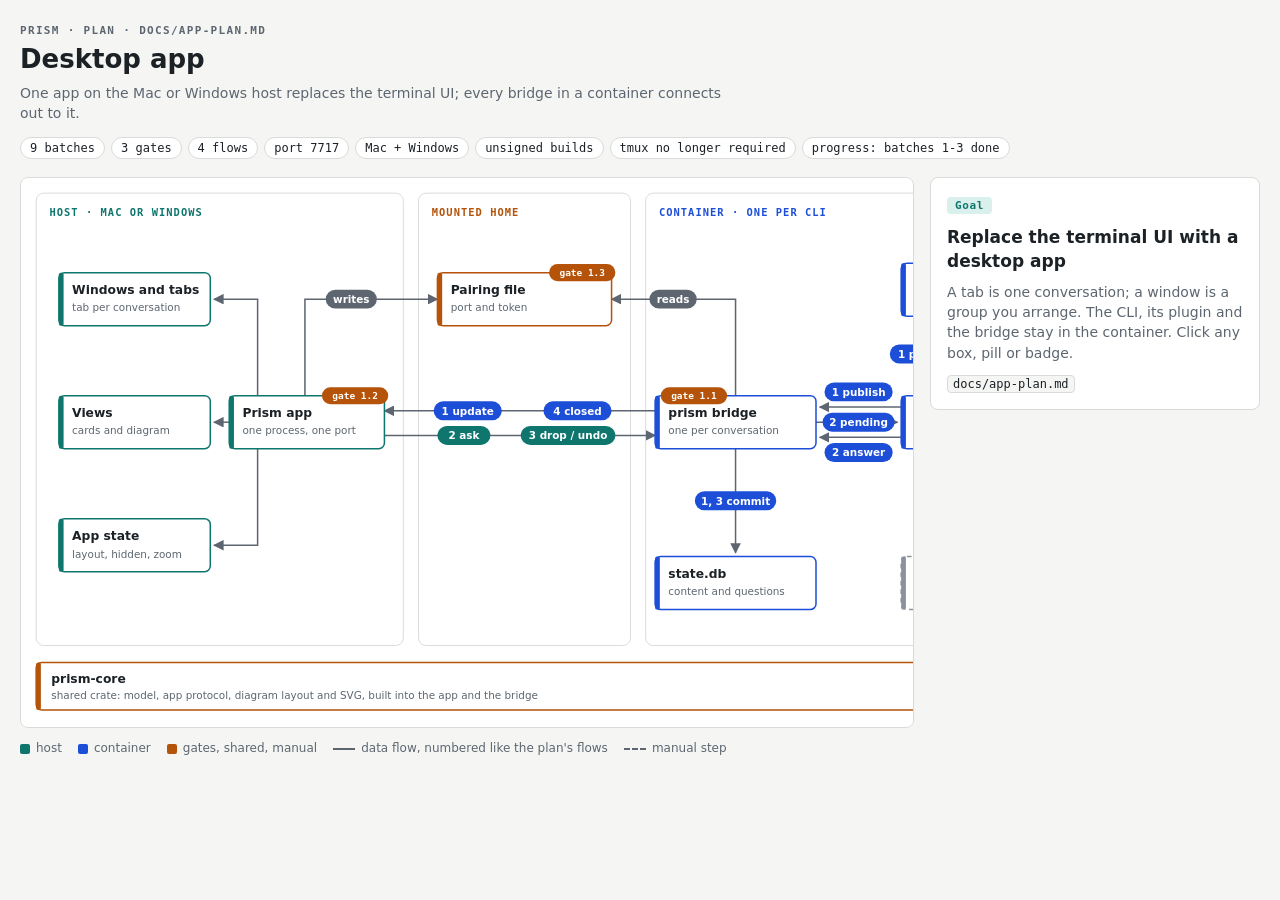
==== features/prism/docs/app-plan.html @ 45f714fa "prism app: mark batch 3 done, add 6.4 accept and multi-selection Co-Authored-By: Claude Fable 5.1 <n" ====
<!doctype html>
<html lang="en">
<head>
<meta charset="utf-8">
<meta name="viewport" content="width=device-width, initial-scale=1">
<title>Prism desktop app plan</title>
<style>
  :root {
    --bg: #f5f6f4; --surface: #ffffff; --fg: #1c2126; --muted: #5d6670; --rule: #d7dcd9;
    --teal: #0f766e; --teal-soft: #d9f0ec; --blue: #1d4ed8; --blue-soft: #dfe8fb;
    --amber: #b45309; --amber-soft: #fdecc8; --gone: #8a929b; --focus: #111827;
    --pill-fg: #ffffff;
    --mono: ui-monospace, "SF Mono", Menlo, Consolas, monospace;
    --sans: system-ui, -apple-system, "Segoe UI", sans-serif;
  }
  @media (prefers-color-scheme: dark) {
    :root {
      --bg: #12161a; --surface: #1a2026; --fg: #e5e9ec; --muted: #9aa5af; --rule: #2c353d;
      --teal: #2dd4bf; --teal-soft: #12332f; --blue: #7aa5ff; --blue-soft: #18264a;
      --amber: #f59e0b; --amber-soft: #3a2a0c; --gone: #6f7983; --focus: #ffffff;
      --pill-fg: #0d1117;
    }
  }
  * { box-sizing: border-box; }
  body { margin: 0; background: var(--bg); color: var(--fg); font: 14px/1.45 var(--sans); }
  main { max-width: 1480px; margin: 0 auto; padding: 24px 20px 40px; }
  .eyebrow { font: 600 11px var(--mono); letter-spacing: .12em; text-transform: uppercase; color: var(--muted); }
  h1 { margin: 4px 0 4px; font-size: 26px; }
  .subtitle { margin: 0; color: var(--muted); max-width: 80ch; }
  .chips { display: flex; flex-wrap: wrap; gap: 6px; margin: 14px 0 18px; }
  .chip { font: 12px var(--mono); padding: 3px 9px; border: 1px solid var(--rule); border-radius: 999px; background: var(--surface); }
  .layout { display: grid; grid-template-columns: minmax(0, 1fr) 330px; gap: 16px; align-items: start; }
  .frame { background: var(--surface); border: 1px solid var(--rule); border-radius: 8px; overflow-x: auto; }
  svg { display: block; min-width: 1060px; width: 100%; height: auto; font-family: var(--sans); }
  .panel { background: var(--surface); border: 1px solid var(--rule); border-radius: 8px; padding: 16px; position: sticky; top: 16px; }
  .tag { display: inline-block; font: 600 11px var(--mono); letter-spacing: .06em; padding: 2px 8px; border-radius: 4px; background: var(--blue-soft); color: var(--blue); }
  .tag.teal { background: var(--teal-soft); color: var(--teal); }
  .tag.amber { background: var(--amber-soft); color: var(--amber); }
  .tag.gone { background: transparent; color: var(--gone); border: 1px dashed var(--gone); }
  .panel h2 { margin: 10px 0 8px; font-size: 17px; }
  .panel ul { margin: 0; padding-left: 18px; display: grid; gap: 6px; }
  .panel p { margin: 0; color: var(--muted); }
  .artifacts { margin-top: 12px; display: flex; flex-wrap: wrap; gap: 6px; }
  code { font: 12px var(--mono); background: var(--bg); border: 1px solid var(--rule); border-radius: 4px; padding: 1px 5px; }
  .legend { display: flex; flex-wrap: wrap; gap: 6px 16px; margin-top: 12px; color: var(--muted); font-size: 12px; }
  .legend i { display: inline-block; width: 22px; height: 0; border-top: 2px solid var(--muted); vertical-align: middle; margin-right: 6px; }
  .legend i.dash { border-top-style: dashed; }
  .legend b { display: inline-block; width: 10px; height: 10px; border-radius: 2px; vertical-align: middle; margin-right: 6px; }

  .lane { fill: var(--surface); stroke: var(--rule); }
  .lane-title { font: 600 11px var(--mono); letter-spacing: .1em; text-transform: uppercase; }
  .box rect { fill: var(--surface); stroke-width: 1.6; }
  .box .bar { stroke: none; }
  .box .name { font-weight: 700; font-size: 13px; fill: var(--fg); }
  .box .sub { font-size: 11px; fill: var(--muted); }
  .teal rect.body { stroke: var(--teal); } .teal .bar { fill: var(--teal); }
  .blue rect.body { stroke: var(--blue); } .blue .bar { fill: var(--blue); }
  .amber rect.body { stroke: var(--amber); } .amber .bar { fill: var(--amber); }
  .gone rect.body { stroke: var(--gone); stroke-dasharray: 5 4; } .gone .bar { fill: var(--gone); }
  .gone .name { fill: var(--gone); text-decoration: line-through; }
  .flow { fill: none; stroke: var(--muted); stroke-width: 1.6; }
  .flow.manual { stroke-dasharray: 6 5; }
  .pill rect { fill: var(--blue); }
  .pill.teal rect { fill: var(--teal); }
  .pill.manual rect { fill: var(--amber); }
  .pill.plain rect { fill: var(--muted); }
  .pill text { fill: var(--pill-fg); font: 600 11px var(--sans); text-anchor: middle; }
  .gate rect { fill: var(--amber); }
  .gate text { fill: var(--pill-fg); font: 700 10px var(--mono); text-anchor: middle; }
  [data-key] { cursor: pointer; outline: none; }
  [data-key]:hover rect.body, [data-key]:hover > rect { filter: brightness(1.08); }
  [data-key]:focus-visible rect, [data-key].selected rect.body, .pill.selected rect, .gate.selected rect {
    stroke: var(--focus); stroke-width: 2.4;
  }
  @media (max-width: 980px) {
    .layout { grid-template-columns: 1fr; }
    .panel { position: static; }
  }
</style>
</head>
<body>
<main>
  <div class="eyebrow">Prism · plan · docs/app-plan.md</div>
  <h1>Desktop app</h1>
  <p class="subtitle">One app on the Mac or Windows host replaces the terminal UI; every bridge in a container connects out to it.</p>
  <div class="chips">
    <span class="chip">9 batches</span><span class="chip">3 gates</span><span class="chip">4 flows</span>
    <span class="chip">port 7717</span><span class="chip">Mac + Windows</span><span class="chip">unsigned builds</span>
    <span class="chip">tmux no longer required</span>
    <span class="chip" id="progress">progress: batches 1-3 done</span>
  </div>

  <div class="layout">
    <div class="frame">
      <svg viewBox="0 0 1120 580" role="img" aria-label="Prism desktop app architecture and flows">
        <defs>
          <marker id="arrow" viewBox="0 0 10 10" refX="9" refY="5" markerWidth="7" markerHeight="7" orient="auto-start-reverse">
            <path d="M0,0 L10,5 L0,10 z" fill="context-stroke"/>
          </marker>
        </defs>

        <!-- lanes: where things run -->
        <rect class="lane" x="16" y="16" width="388" height="478" rx="8"/>
        <text class="lane-title" x="30" y="40" fill="var(--teal)">Host · Mac or Windows</text>
        <rect class="lane" x="420" y="16" width="224" height="478" rx="8"/>
        <text class="lane-title" x="434" y="40" fill="var(--amber)">Mounted home</text>
        <rect class="lane" x="660" y="16" width="444" height="478" rx="8"/>
        <text class="lane-title" x="674" y="40" fill="var(--blue)">Container · one per CLI</text>

        <!-- flows (drawn under boxes) -->
        <path class="flow" d="M670,246 L384,246" marker-end="url(#arrow)"/>
        <path class="flow" d="M384,272 L670,272" marker-end="url(#arrow)"/>
        <path class="flow" d="M300,230 L300,128 L440,128" marker-end="url(#arrow)"/>
        <path class="flow" d="M755,230 L755,128 L624,128" marker-end="url(#arrow)"/>
        <path class="flow" d="M930,242 L844,242" marker-end="url(#arrow)"/>
        <path class="flow" d="M840,258 L926,258" marker-end="url(#arrow)"/>
        <path class="flow" d="M930,274 L844,274" marker-end="url(#arrow)"/>
        <path class="flow" d="M956,146 L956,226" marker-end="url(#arrow)"/>
        <path class="flow manual" d="M1046,230 L1046,150" marker-end="url(#arrow)"/>
        <path class="flow" d="M755,286 L755,396" marker-end="url(#arrow)"/>
        <path class="flow" d="M220,258 L204,258" marker-end="url(#arrow)"/>
        <path class="flow" d="M250,230 L250,128 L204,128" marker-end="url(#arrow)"/>
        <path class="flow" d="M250,286 L250,388 L204,388" marker-end="url(#arrow)"/>

        <!-- host boxes -->
        <g class="box teal" data-key="tabs" tabindex="0" role="button" aria-label="Windows and tabs">
          <rect class="body" x="40" y="100" width="160" height="56" rx="6"/><rect class="bar" x="40" y="100" width="5" height="56" rx="2"/>
          <text class="name" x="54" y="123">Windows and tabs</text><text class="sub" x="54" y="141">tab per conversation</text>
        </g>
        <g class="box teal" data-key="views" tabindex="0" role="button" aria-label="Views">
          <rect class="body" x="40" y="230" width="160" height="56" rx="6"/><rect class="bar" x="40" y="230" width="5" height="56" rx="2"/>
          <text class="name" x="54" y="253">Views</text><text class="sub" x="54" y="271">cards and diagram</text>
        </g>
        <g class="box teal" data-key="appstate" tabindex="0" role="button" aria-label="App state">
          <rect class="body" x="40" y="360" width="160" height="56" rx="6"/><rect class="bar" x="40" y="360" width="5" height="56" rx="2"/>
          <text class="name" x="54" y="383">App state</text><text class="sub" x="54" y="401">layout, hidden, zoom</text>
        </g>
        <g class="box teal" data-key="app" tabindex="0" role="button" aria-label="Prism app">
          <rect class="body" x="220" y="230" width="164" height="56" rx="6"/><rect class="bar" x="220" y="230" width="5" height="56" rx="2"/>
          <text class="name" x="234" y="253">Prism app</text><text class="sub" x="234" y="271">one process, one port</text>
        </g>

        <!-- mounted home -->
        <g class="box amber" data-key="pairing" tabindex="0" role="button" aria-label="Pairing file">
          <rect class="body" x="440" y="100" width="184" height="56" rx="6"/><rect class="bar" x="440" y="100" width="5" height="56" rx="2"/>
          <text class="name" x="454" y="123">Pairing file</text><text class="sub" x="454" y="141">port and token</text>
        </g>

        <!-- container boxes -->
        <g class="box blue" data-key="cli" tabindex="0" role="button" aria-label="CLI">
          <rect class="body" x="930" y="90" width="160" height="56" rx="6"/><rect class="bar" x="930" y="90" width="5" height="56" rx="2"/>
          <text class="name" x="944" y="113">CLI</text><text class="sub" x="944" y="131">claude or codex</text>
        </g>
        <g class="box blue" data-key="plugin" tabindex="0" role="button" aria-label="Plugin">
          <rect class="body" x="930" y="230" width="160" height="56" rx="6"/><rect class="bar" x="930" y="230" width="5" height="56" rx="2"/>
          <text class="name" x="944" y="253">Plugin</text><text class="sub" x="944" y="271">tools and Claude mod</text>
        </g>
        <g class="box blue" data-key="bridge" tabindex="0" role="button" aria-label="prism bridge">
          <rect class="body" x="670" y="230" width="170" height="56" rx="6"/><rect class="bar" x="670" y="230" width="5" height="56" rx="2"/>
          <text class="name" x="684" y="253">prism bridge</text><text class="sub" x="684" y="271">one per conversation</text>
        </g>
        <g class="box blue" data-key="store" tabindex="0" role="button" aria-label="state.db">
          <rect class="body" x="670" y="400" width="170" height="56" rx="6"/><rect class="bar" x="670" y="400" width="5" height="56" rx="2"/>
          <text class="name" x="684" y="423">state.db</text><text class="sub" x="684" y="441">content and questions</text>
        </g>
        <g class="box gone" data-key="tui" tabindex="0" role="button" aria-label="Terminal UI, removed">
          <rect class="body" x="930" y="400" width="160" height="56" rx="6"/><rect class="bar" x="930" y="400" width="5" height="56" rx="2"/>
          <text class="name" x="944" y="423">Terminal UI, tmux</text><text class="sub" x="944" y="441">removed in batch 7</text>
        </g>

        <!-- shared crate -->
        <g class="box amber" data-key="core" tabindex="0" role="button" aria-label="prism-core crate">
          <rect class="body" x="16" y="512" width="1088" height="50" rx="6"/><rect class="bar" x="16" y="512" width="5" height="50" rx="2"/>
          <text class="name" x="32" y="534">prism-core</text><text class="sub" x="32" y="551">shared crate: model, app protocol, diagram layout and SVG, built into the app and the bridge</text>
        </g>

        <!-- pills: numbered like the plan's flows -->
        <g class="pill" data-key="f1" tabindex="0" role="button"><rect x="436" y="236" width="72" height="20" rx="10"/><text x="472" y="250">1 update</text></g>
        <g class="pill" data-key="f4" tabindex="0" role="button"><rect x="552" y="236" width="72" height="20" rx="10"/><text x="588" y="250">4 closed</text></g>
        <g class="pill teal" data-key="f2" tabindex="0" role="button"><rect x="440" y="262" width="56" height="20" rx="10"/><text x="468" y="276">2 ask</text></g>
        <g class="pill teal" data-key="f3" tabindex="0" role="button"><rect x="528" y="262" width="100" height="20" rx="10"/><text x="578" y="276">3 drop / undo</text></g>
        <g class="pill" data-key="f1" tabindex="0" role="button"><rect x="849" y="216" width="72" height="20" rx="10"/><text x="885" y="230">1 publish</text></g>
        <g class="pill" data-key="f2" tabindex="0" role="button"><rect x="847" y="248" width="76" height="20" rx="10"/><text x="885" y="262">2 pending</text></g>
        <g class="pill" data-key="f2" tabindex="0" role="button"><rect x="849" y="280" width="72" height="20" rx="10"/><text x="885" y="294">2 answer</text></g>
        <g class="pill" data-key="f1" tabindex="0" role="button"><rect x="918" y="176" width="74" height="20" rx="10"/><text x="955" y="190">1 publish</text></g>
        <g class="pill manual" data-key="f2" tabindex="0" role="button"><rect x="998" y="176" width="100" height="20" rx="10"/><text x="1048" y="190">2 fill prompt</text></g>
        <g class="pill" data-key="f1" tabindex="0" role="button"><rect x="712" y="331" width="86" height="20" rx="10"/><text x="755" y="345">1, 3 commit</text></g>
        <g class="pill plain" data-key="pairing" tabindex="0" role="button"><rect x="322" y="118" width="54" height="20" rx="10"/><text x="349" y="132">writes</text></g>
        <g class="pill plain" data-key="pairing" tabindex="0" role="button"><rect x="664" y="118" width="50" height="20" rx="10"/><text x="689" y="132">reads</text></g>

        <!-- gates: amber badges on the box they block -->
        <g class="gate" data-key="g12" tabindex="0" role="button"><rect x="318" y="221" width="70" height="18" rx="9"/><text x="353" y="234">gate 1.2</text></g>
        <g class="gate" data-key="g13" tabindex="0" role="button"><rect x="558" y="91" width="70" height="18" rx="9"/><text x="593" y="104">gate 1.3</text></g>
        <g class="gate" data-key="g11" tabindex="0" role="button"><rect x="676" y="221" width="70" height="18" rx="9"/><text x="711" y="234">gate 1.1</text></g>
      </svg>
    </div>

    <aside class="panel" id="panel" aria-live="polite"></aside>
  </div>

  <div class="legend">
    <span><b style="background:var(--teal)"></b>host</span>
    <span><b style="background:var(--blue)"></b>container</span>
    <span><b style="background:var(--amber)"></b>gates, shared, manual</span>
    <span><i></i>data flow, numbered like the plan's flows</span>
    <span><i class="dash"></i>manual step</span>
  </div>
</main>

<script>
const DATA = {
  goal: { tag: "Goal", tone: "teal", title: "Replace the terminal UI with a desktop app",
    text: "A tab is one conversation; a window is a group you arrange. The CLI, its plugin and the bridge stay in the container. Click any box, pill or badge.",
    artifacts: ["docs/app-plan.md"] },
  app: { tag: "Batch 4", tone: "teal", title: "Prism app",
    bullets: ["One Tauri 2 process on the host, one listening port.", "Keeps a registry of connected bridges and routes each to its tab.", "Holds no content of its own; everything comes from the bridges.", "Built unsigned on your Mac and your Windows PC (batch 8)."],
    artifacts: ["app/", "app/src-tauri/", "port 7717"] },
  tabs: { tag: "Batch 4.2", tone: "teal", title: "Windows and tabs",
    bullets: ["Tab = one conversation, labeled with project and agent.", "Drag tabs between windows; a window is your group.", "The app remembers project → window; a new project opens a new window.", "Closing a tab ends nothing; a session list reopens it."],
    artifacts: ["app/"] },
  views: { tag: "Batches 4.3, 5, 6", tone: "teal", title: "Views",
    bullets: ["Card list with expanded focused card and ask, hide, drop.", "Diagram: lanes, name + subtitle boxes, numbered pills, dashed manual steps, gate badges.", "Pan and zoom with wheel, pinch, drag and keys; click opens a side panel.", "Native text selection; Ask sends item plus quote."],
    artifacts: ["prism-core/", "CLAUDE.md Diagrams (HTML)"] },
  appstate: { tag: "Architecture", tone: "teal", title: "App state",
    bullets: ["Window and tab arrangement, project → window memory.", "Per tab: hidden items, filter, zoom, pan, selection.", "Lives in the app's data directory on the host, not in the project."],
    artifacts: [] },
  pairing: { tag: "Decision 5", tone: "amber", title: "Pairing file",
    bullets: ["The app writes its port and a token, mode 0600.", "Written to both mounted homes so Claude and Codex containers find it.", "PRISM_APP_FILE overrides the path for other setups.", "The token is what stops another local process posing as a bridge."],
    artifacts: ["~/.claude/prism/app.json", "~/.codex/prism/app.json", "PRISM_APP_FILE"] },
  cli: { tag: "Unchanged", tone: "blue", title: "CLI",
    bullets: ["claude or codex, started by d_claude or d_codex in its own container.", "Identified by process ID and start time; tmux is no longer required (decision 2).", "Its prompt box receives ask quotes from the Claude mod."],
    artifacts: [] },
  plugin: { tag: "Batch 7.4, 9", tone: "blue", title: "Plugin",
    bullets: ["Tools: publish, inspect, action, questions, answer.", "The Claude mod polls pending questions and fills the prompt box.", "/prism reports the app connection instead of opening a pane.", "Codex-only changes go to the Codex agent."],
    artifacts: ["plugins/claude/hooks/prism.js", "plugins/codex/", "docs/codex-handover.md"] },
  bridge: { tag: "Batch 3", tone: "blue", title: "prism bridge",
    bullets: ["One per conversation; owns the store and every check.", "New: WebSocket client that dials out to the app, with reconnect.", "Sends hello and snapshot on connect, update after each committed change.", "Applies ask, action, undo from the app through the existing shared actions."],
    artifacts: ["src/bridge.rs", "src/applink.rs", "tests/applink.rs"] },
  store: { tag: "Unchanged", tone: "blue", title: "state.db",
    bullets: ["SQLite in the project's .prism directory.", "Content, questions, answers and undo records.", "Private view tables are no longer used once the app owns view state."],
    artifacts: [".prism/state.db", "src/store.rs"] },
  tui: { tag: "Batch 7", tone: "gone", title: "Terminal UI, tmux and the launcher go",
    bullets: ["Delete src/ui and its tests once the app covers list, diagram and ask.", "Remove the Prism pane handling and the tmux requirement.", "Remove the older prism --agent launcher and its supervisor.", "Drop ratatui, crossterm, resvg, usvg, tiny-skia, fontdb."],
    artifacts: ["src/ui/", "src/session.rs", "src/main.rs", "tests/launcher.rs"] },
  core: { tag: "Batch 2", tone: "amber", title: "prism-core",
    bullets: ["Portable crate used by the bridge and the app.", "Model types, app protocol messages with a version number.", "Diagram layout and SVG moved from src/ui/graph.rs; ids on shapes for clicks.", "Must land before batches 3, 4 and 5."],
    artifacts: ["prism-core/", "src/ui/graph.rs"] },
  f1: { tag: "Flow 1", tone: "blue", title: "Publish",
    bullets: ["The agent calls the publish tool.", "The bridge validates and commits a revision to the store.", "The bridge sends update; the tab redraws."],
    artifacts: ["mcp__prism__publish"] },
  f2: { tag: "Flow 2", tone: "teal", title: "Ask and answer",
    bullets: ["Select text or an item in the app and press Ask.", "The bridge stores a shared question; the mod's poll picks it up.", "The mod fills the prompt box; you send it. That step is manual.", "The agent records its reply with the answer tool; the tab shows it."],
    artifacts: ["mcp__prism__answer", "pending", "prompt_filled"] },
  f3: { tag: "Flow 3", tone: "teal", title: "Drop and undo",
    bullets: ["The app sends the command with the revision it saw.", "The bridge applies it through the same checks as the tools.", "Every connected view gets the update."],
    artifacts: ["mcp__prism__action"] },
  f4: { tag: "Flow 4", tone: "blue", title: "Session end",
    bullets: ["The bridge sends closed when the conversation ends.", "The tab stays, marked ended, until you close it.", "A newer bridge for the same conversation replaces the older one."],
    artifacts: [] },
  g11: { tag: "Gate 1.1", tone: "amber", title: "Container reaches the host",
    bullets: ["Probe: a container connects to a host listener through host.docker.internal.", "Verified on Docker Desktop for Mac; note what Windows and plain Linux Docker need.", "Blocks batch 3."],
    artifacts: ["host.docker.internal:7717"] },
  g12: { tag: "Gate 1.2", tone: "amber", title: "Tauri builds on the Mac",
    bullets: ["Probe: a minimal Tauri 2 app builds and opens on your Mac.", "Blocks batch 4."],
    artifacts: ["app/src-tauri/"] },
  g13: { tag: "Gate 1.3", tone: "amber", title: "Pairing file is visible",
    bullets: ["Confirm the file shows up in a Claude container and in a Codex container.", "Blocks batch 3."],
    artifacts: ["~/.claude/prism/app.json", "~/.codex/prism/app.json"] },
};

const panel = document.getElementById("panel");
const escapeHtml = text => text.replace(/[&<>"]/g, c => ({"&": "&amp;", "<": "&lt;", ">": "&gt;", '"': "&quot;"}[c]));

function show(key) {
  const item = DATA[key];
  const body = item.bullets
    ? "<ul>" + item.bullets.map(b => "<li>" + escapeHtml(b) + "</li>").join("") + "</ul>"
    : "<p>" + escapeHtml(item.text) + "</p>";
  const artifacts = item.artifacts.length
    ? '<div class="artifacts">' + item.artifacts.map(a => "<code>" + escapeHtml(a) + "</code>").join("") + "</div>"
    : "";
  panel.innerHTML = '<span class="tag ' + item.tone + '">' + escapeHtml(item.tag) + "</span><h2>" + escapeHtml(item.title) + "</h2>" + body + artifacts;
  for (const node of document.querySelectorAll("[data-key]")) {
    node.classList.toggle("selected", node.dataset.key === key);
  }
}

for (const node of document.querySelectorAll("[data-key]")) {
  node.addEventListener("click", () => show(node.dataset.key));
  node.addEventListener("keydown", event => {
    if (event.key === "Enter" || event.key === " ") {
      event.preventDefault();
      show(node.dataset.key);
    }
  });
}
show("goal");
</script>
</body>
</html>
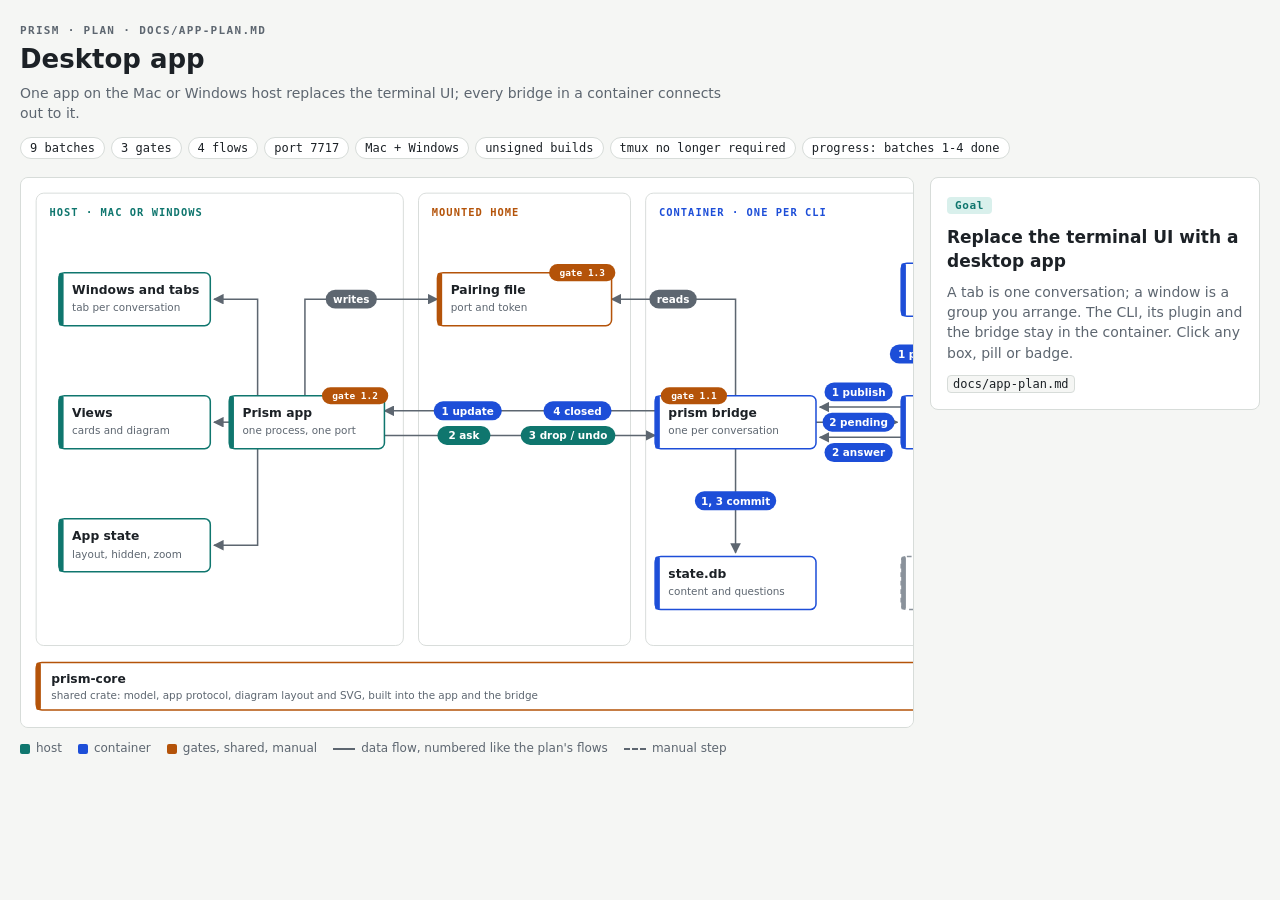
==== commit 8efc9995: "prism app: mark batch 4 done Co-Authored-By: Claude Fable 5.1 <noreply@anthropic.com>" ====
--- a/features/prism/docs/app-plan.html
+++ b/features/prism/docs/app-plan.html
@@ -87,7 +87,7 @@
     <span class="chip">9 batches</span><span class="chip">3 gates</span><span class="chip">4 flows</span>
     <span class="chip">port 7717</span><span class="chip">Mac + Windows</span><span class="chip">unsigned builds</span>
     <span class="chip">tmux no longer required</span>
-    <span class="chip" id="progress">progress: batches 1-3 done</span>
+    <span class="chip" id="progress">progress: batches 1-4 done</span>
   </div>
 
   <div class="layout">
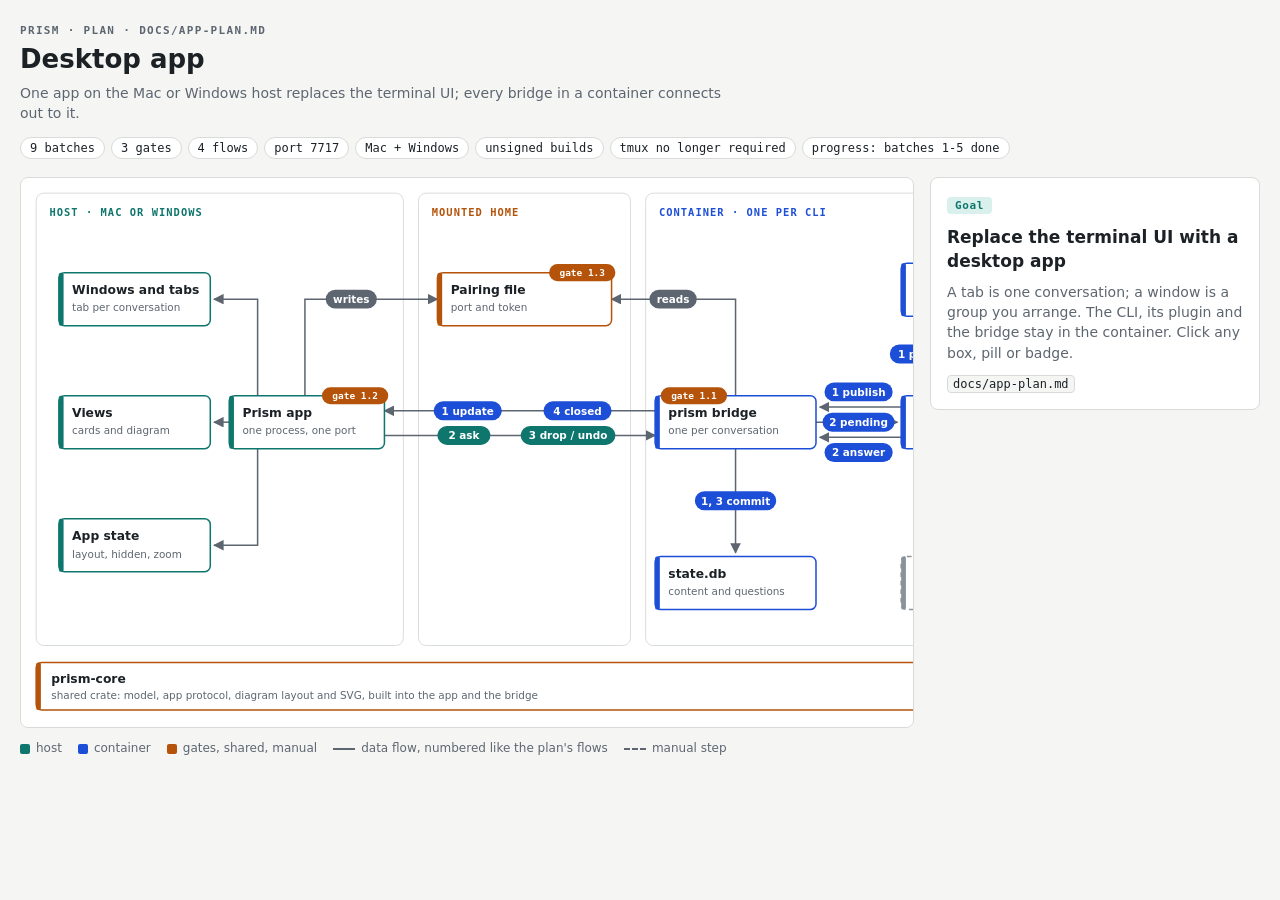
==== commit 59482efa: "prism app: mark batch 5 done Co-Authored-By: Claude Fable 5.1 <noreply@anthropic.com>" ====
--- a/features/prism/docs/app-plan.html
+++ b/features/prism/docs/app-plan.html
@@ -87,7 +87,7 @@
     <span class="chip">9 batches</span><span class="chip">3 gates</span><span class="chip">4 flows</span>
     <span class="chip">port 7717</span><span class="chip">Mac + Windows</span><span class="chip">unsigned builds</span>
     <span class="chip">tmux no longer required</span>
-    <span class="chip" id="progress">progress: batches 1-4 done</span>
+    <span class="chip" id="progress">progress: batches 1-5 done</span>
   </div>
 
   <div class="layout">
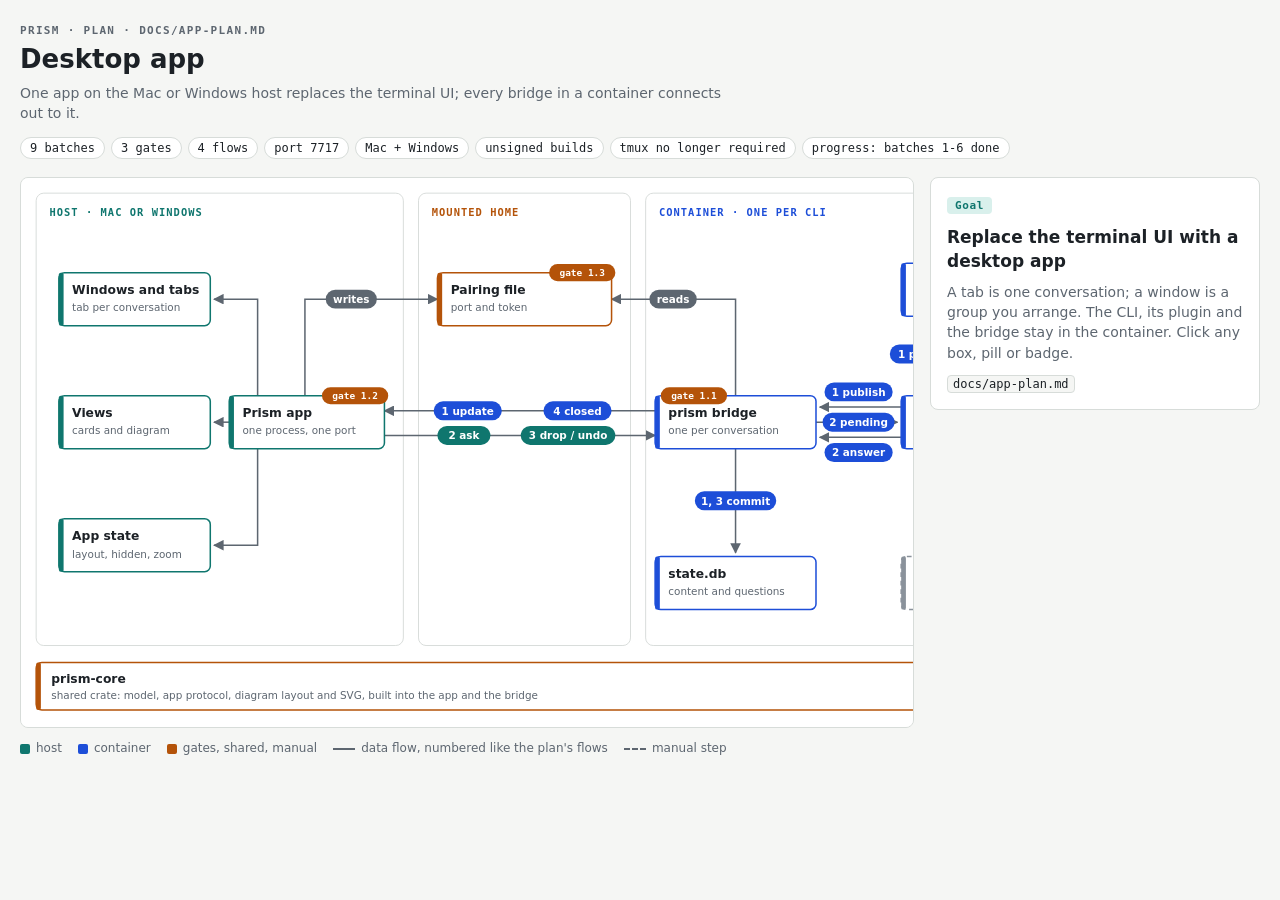
==== commit ae79be52: "prism app: mark batch 6 done Co-Authored-By: Claude Fable 5.1 <noreply@anthropic.com>" ====
--- a/features/prism/docs/app-plan.html
+++ b/features/prism/docs/app-plan.html
@@ -87,7 +87,7 @@
     <span class="chip">9 batches</span><span class="chip">3 gates</span><span class="chip">4 flows</span>
     <span class="chip">port 7717</span><span class="chip">Mac + Windows</span><span class="chip">unsigned builds</span>
     <span class="chip">tmux no longer required</span>
-    <span class="chip" id="progress">progress: batches 1-5 done</span>
+    <span class="chip" id="progress">progress: batches 1-6 done</span>
   </div>
 
   <div class="layout">
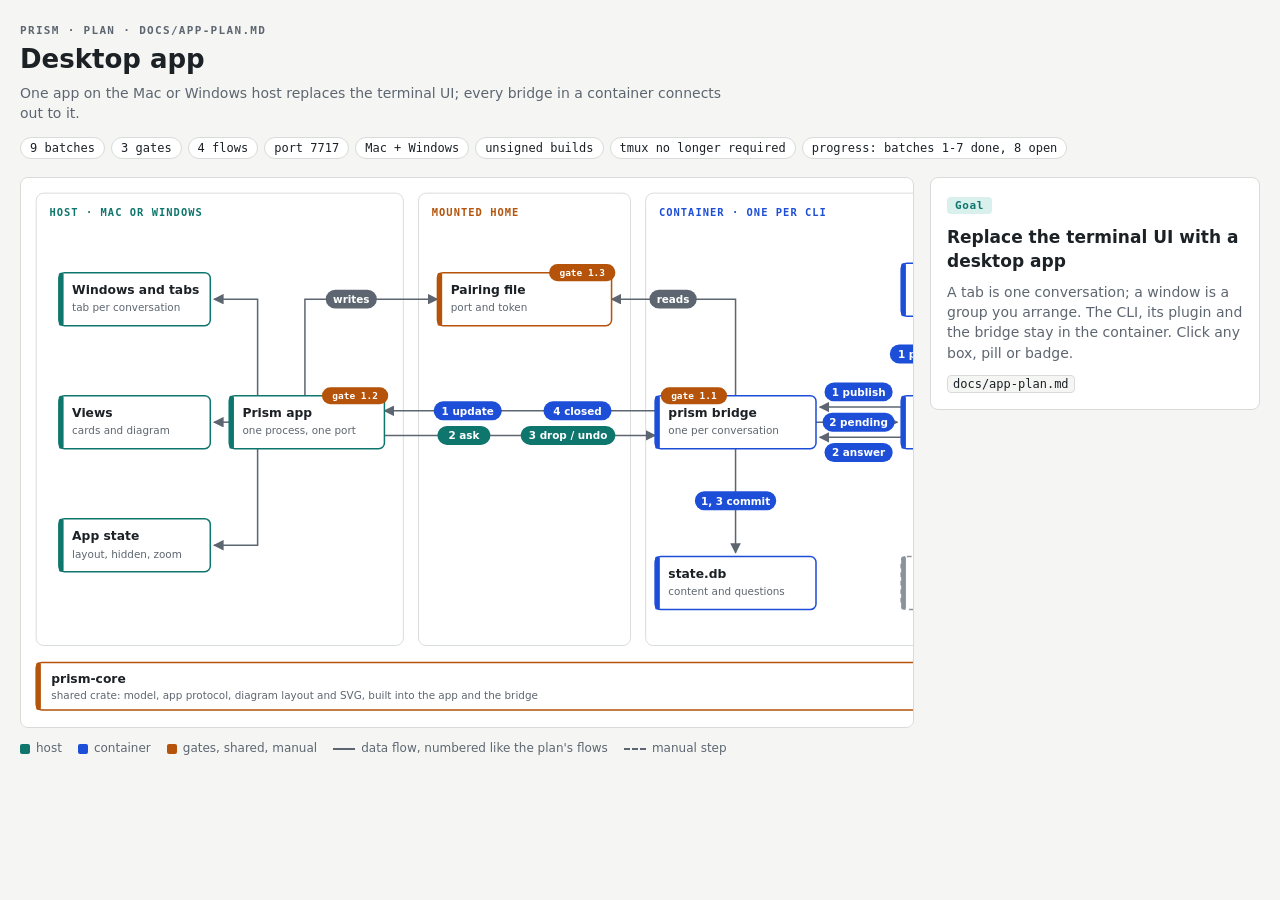
==== commit acaf891d: "prism app: mark batch 7 done, Codex handover (9.2) Co-Authored-By: Claude Fable 5.1 <noreply@anthrop" ====
--- a/features/prism/docs/app-plan.html
+++ b/features/prism/docs/app-plan.html
@@ -87,7 +87,7 @@
     <span class="chip">9 batches</span><span class="chip">3 gates</span><span class="chip">4 flows</span>
     <span class="chip">port 7717</span><span class="chip">Mac + Windows</span><span class="chip">unsigned builds</span>
     <span class="chip">tmux no longer required</span>
-    <span class="chip" id="progress">progress: batches 1-6 done</span>
+    <span class="chip" id="progress">progress: batches 1-7 done, 8 open</span>
   </div>
 
   <div class="layout">
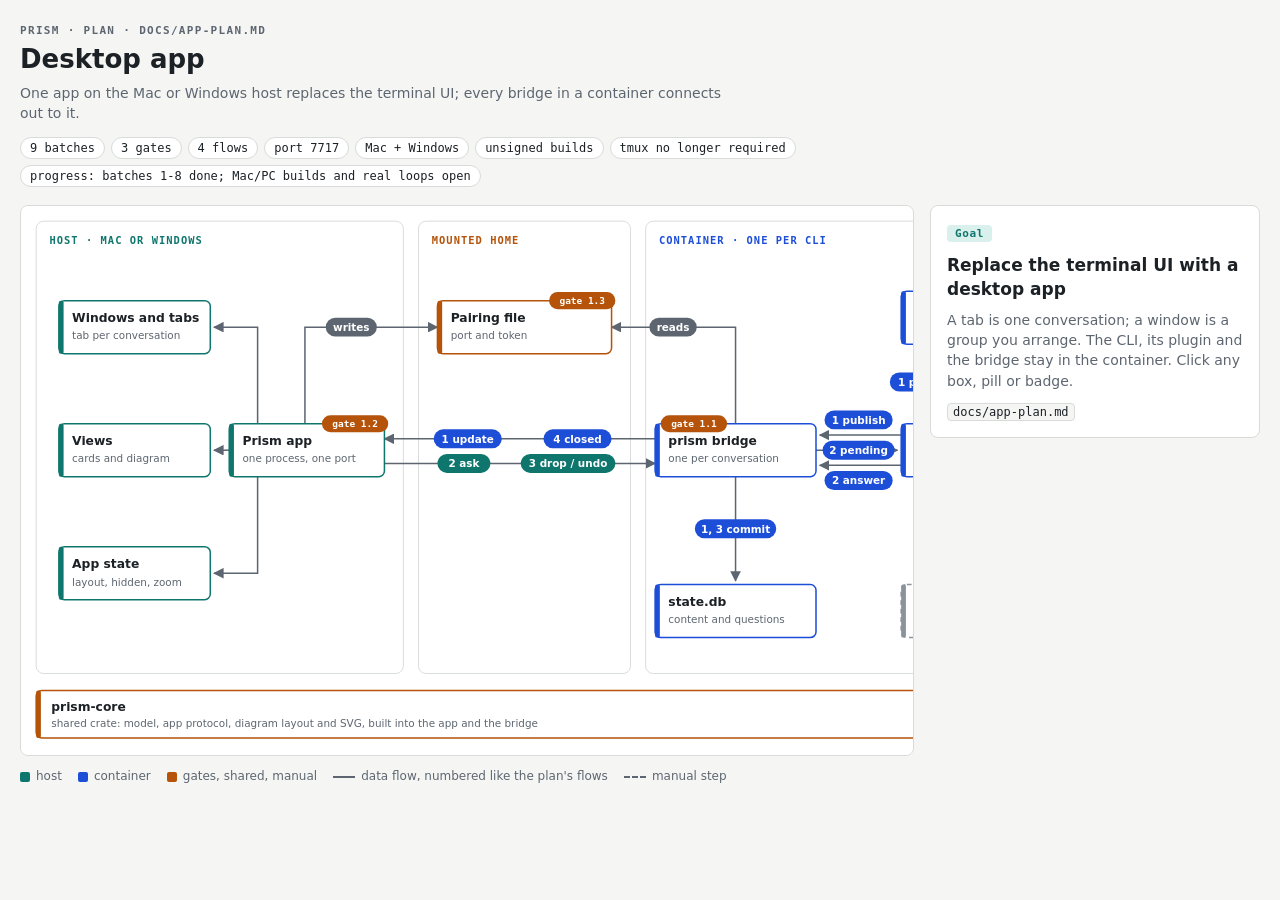
==== commit 2a7400ae: "prism app: mark batch 8 done Co-Authored-By: Claude Fable 5.1 <noreply@anthropic.com>" ====
--- a/features/prism/docs/app-plan.html
+++ b/features/prism/docs/app-plan.html
@@ -87,7 +87,7 @@
     <span class="chip">9 batches</span><span class="chip">3 gates</span><span class="chip">4 flows</span>
     <span class="chip">port 7717</span><span class="chip">Mac + Windows</span><span class="chip">unsigned builds</span>
     <span class="chip">tmux no longer required</span>
-    <span class="chip" id="progress">progress: batches 1-7 done, 8 open</span>
+    <span class="chip" id="progress">progress: batches 1-8 done; Mac/PC builds and real loops open</span>
   </div>
 
   <div class="layout">
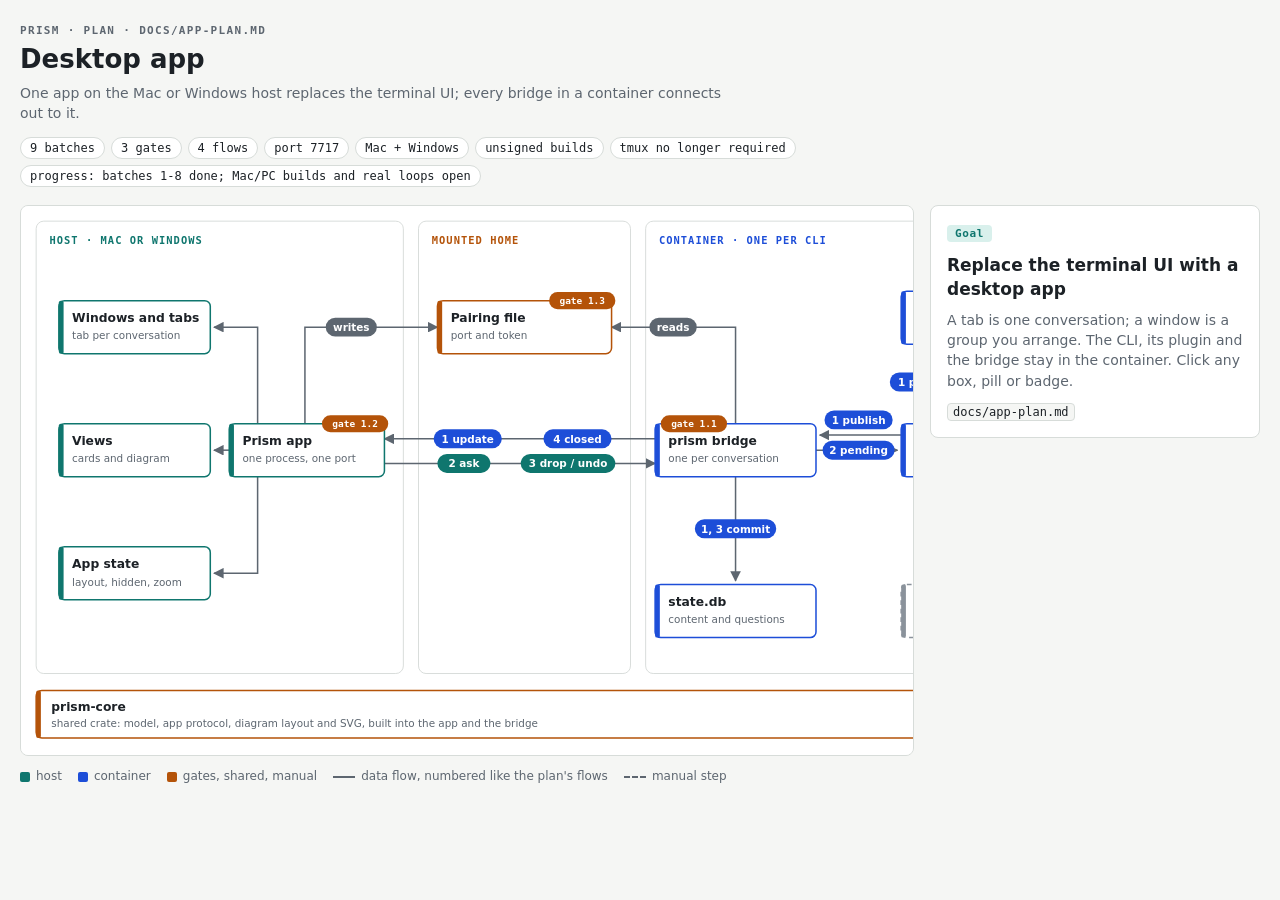
==== commit dd853612: "prism: numbers never change, dropped items stay, ask goes to the chat Every element, link and group " ====
--- a/features/prism/docs/app-plan.html
+++ b/features/prism/docs/app-plan.html
@@ -114,7 +114,6 @@
         <path class="flow" d="M755,230 L755,128 L624,128" marker-end="url(#arrow)"/>
         <path class="flow" d="M930,242 L844,242" marker-end="url(#arrow)"/>
         <path class="flow" d="M840,258 L926,258" marker-end="url(#arrow)"/>
-        <path class="flow" d="M930,274 L844,274" marker-end="url(#arrow)"/>
         <path class="flow" d="M956,146 L956,226" marker-end="url(#arrow)"/>
         <path class="flow manual" d="M1046,230 L1046,150" marker-end="url(#arrow)"/>
         <path class="flow" d="M755,286 L755,396" marker-end="url(#arrow)"/>
@@ -181,7 +180,6 @@
         <g class="pill teal" data-key="f3" tabindex="0" role="button"><rect x="528" y="262" width="100" height="20" rx="10"/><text x="578" y="276">3 drop / undo</text></g>
         <g class="pill" data-key="f1" tabindex="0" role="button"><rect x="849" y="216" width="72" height="20" rx="10"/><text x="885" y="230">1 publish</text></g>
         <g class="pill" data-key="f2" tabindex="0" role="button"><rect x="847" y="248" width="76" height="20" rx="10"/><text x="885" y="262">2 pending</text></g>
-        <g class="pill" data-key="f2" tabindex="0" role="button"><rect x="849" y="280" width="72" height="20" rx="10"/><text x="885" y="294">2 answer</text></g>
         <g class="pill" data-key="f1" tabindex="0" role="button"><rect x="918" y="176" width="74" height="20" rx="10"/><text x="955" y="190">1 publish</text></g>
         <g class="pill manual" data-key="f2" tabindex="0" role="button"><rect x="998" y="176" width="100" height="20" rx="10"/><text x="1048" y="190">2 fill prompt</text></g>
         <g class="pill" data-key="f1" tabindex="0" role="button"><rect x="712" y="331" width="86" height="20" rx="10"/><text x="755" y="345">1, 3 commit</text></g>
@@ -219,7 +217,7 @@
     bullets: ["Tab = one conversation, labeled with project and agent.", "Drag tabs between windows; a window is your group.", "The app remembers project → window; a new project opens a new window.", "Closing a tab ends nothing; a session list reopens it."],
     artifacts: ["app/"] },
   views: { tag: "Batches 4.3, 5, 6", tone: "teal", title: "Views",
-    bullets: ["Card list with expanded focused card and ask, hide, drop.", "Diagram: lanes, name + subtitle boxes, numbered pills, dashed manual steps, gate badges.", "Pan and zoom with wheel, pinch, drag and keys; click opens a side panel.", "Native text selection; Ask sends item plus quote."],
+    bullets: ["Card list with expanded focused card and ask, accept, drop; a dropped item stays, greyed.", "Diagram: lanes, name + subtitle boxes, numbered pills, dashed manual steps, gate badges.", "Pan and zoom with wheel, pinch, drag and keys; click opens a side panel.", "Native text selection; Ask places item plus quote in the prompt box."],
     artifacts: ["prism-core/", "CLAUDE.md Diagrams (HTML)"] },
   appstate: { tag: "Architecture", tone: "teal", title: "App state",
     bullets: ["Window and tab arrangement, project → window memory.", "Per tab: hidden items, filter, zoom, pan, selection.", "Lives in the app's data directory on the host, not in the project."],
@@ -231,7 +229,7 @@
     bullets: ["claude or codex, started by d_claude or d_codex in its own container.", "Identified by process ID and start time; tmux is no longer required (decision 2).", "Its prompt box receives ask quotes from the Claude mod."],
     artifacts: [] },
   plugin: { tag: "Batch 7.4, 9", tone: "blue", title: "Plugin",
-    bullets: ["Tools: publish, inspect, action, questions, answer.", "The Claude mod polls pending questions and fills the prompt box.", "/prism reports the app connection instead of opening a pane.", "Codex-only changes go to the Codex agent."],
+    bullets: ["Tools: publish, inspect, action, questions; answer is not used for now.", "The Claude mod polls pending questions and fills the prompt box.", "/prism reports the app connection instead of opening a pane.", "Codex-only changes go to the Codex agent."],
     artifacts: ["plugins/claude/hooks/prism.js", "plugins/codex/", "docs/codex-handover.md"] },
   bridge: { tag: "Batch 3", tone: "blue", title: "prism bridge",
     bullets: ["One per conversation; owns the store and every check.", "New: WebSocket client that dials out to the app, with reconnect.", "Sends hello and snapshot on connect, update after each committed change.", "Applies ask, action, undo from the app through the existing shared actions."],
@@ -248,11 +246,11 @@
   f1: { tag: "Flow 1", tone: "blue", title: "Publish",
     bullets: ["The agent calls the publish tool.", "The bridge validates and commits a revision to the store.", "The bridge sends update; the tab redraws."],
     artifacts: ["mcp__prism__publish"] },
-  f2: { tag: "Flow 2", tone: "teal", title: "Ask and answer",
-    bullets: ["Select text or an item in the app and press Ask.", "The bridge stores a shared question; the mod's poll picks it up.", "The mod fills the prompt box; you send it. That step is manual.", "The agent records its reply with the answer tool; the tab shows it."],
-    artifacts: ["mcp__prism__answer", "pending", "prompt_filled"] },
+  f2: { tag: "Flow 2", tone: "teal", title: "Ask",
+    bullets: ["Select text or an item in the app and press Ask; no editor.", "The bridge stores a shared question; the mod's poll picks it up.", "The mod places the reference in the prompt box; you type the question and send it.", "The agent answers in the chat; answers are not recorded in Prism for now."],
+    artifacts: ["pending", "prompt_filled"] },
   f3: { tag: "Flow 3", tone: "teal", title: "Drop and undo",
-    bullets: ["The app sends the command with the revision it saw.", "The bridge applies it through the same checks as the tools.", "Every connected view gets the update."],
+    bullets: ["The app sends the command with the revision it saw.", "The bridge applies it through the same checks as the tools.", "Every connected view gets the update.", "A dropped item stays visible in its place, greyed, with its number."],
     artifacts: ["mcp__prism__action"] },
   f4: { tag: "Flow 4", tone: "blue", title: "Session end",
     bullets: ["The bridge sends closed when the conversation ends.", "The tab stays, marked ended, until you close it.", "A newer bridge for the same conversation replaces the older one."],
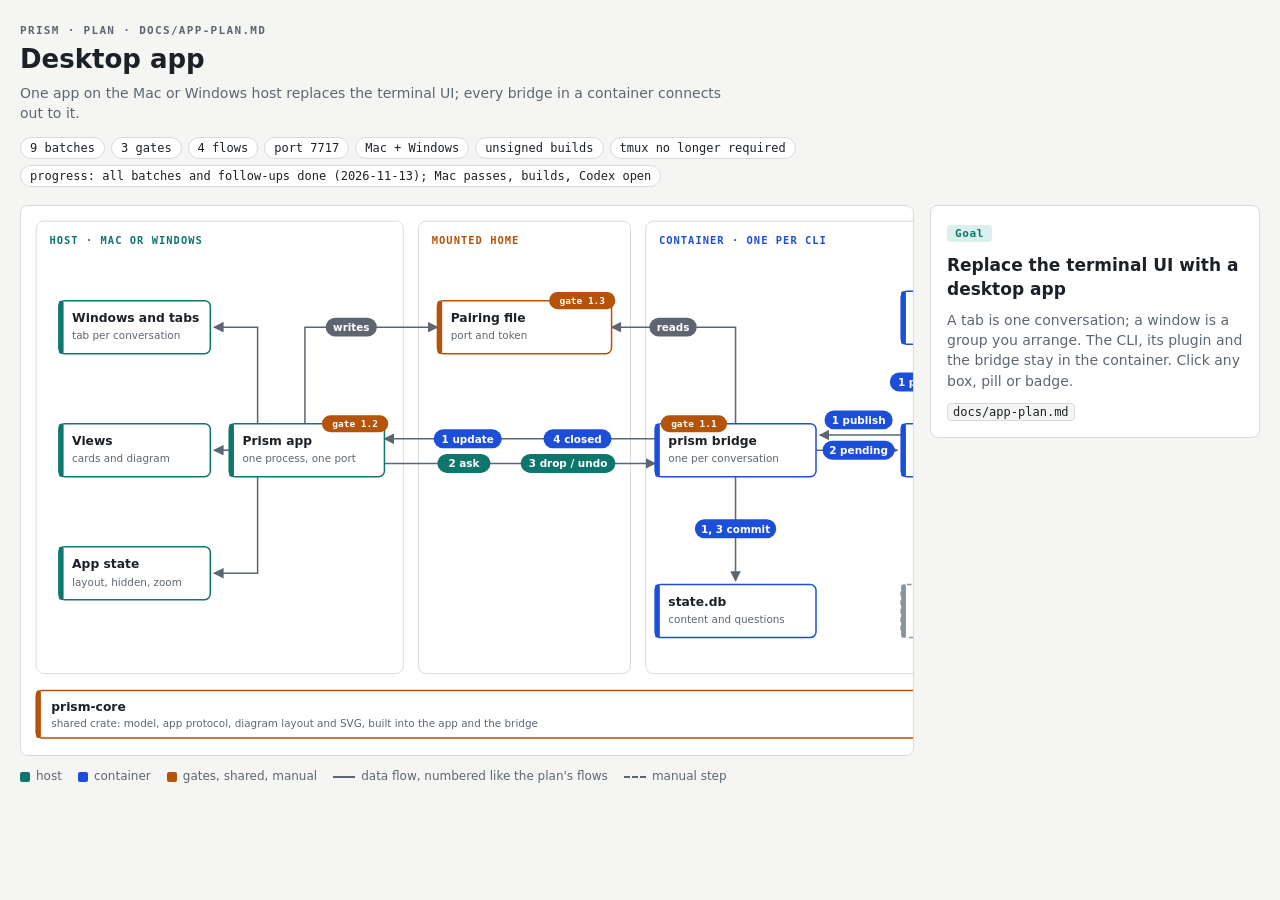
==== commit 20444aa5: "prism app: bring the plan's handover section up to date Co-Authored-By: Claude Fable 5.2 <noreply@an" ====
--- a/features/prism/docs/app-plan.html
+++ b/features/prism/docs/app-plan.html
@@ -87,7 +87,7 @@
     <span class="chip">9 batches</span><span class="chip">3 gates</span><span class="chip">4 flows</span>
     <span class="chip">port 7717</span><span class="chip">Mac + Windows</span><span class="chip">unsigned builds</span>
     <span class="chip">tmux no longer required</span>
-    <span class="chip" id="progress">progress: batches 1-8 done; Mac/PC builds and real loops open</span>
+    <span class="chip" id="progress">progress: all batches and follow-ups done (2026-11-13); Mac passes, builds, Codex open</span>
   </div>
 
   <div class="layout">
